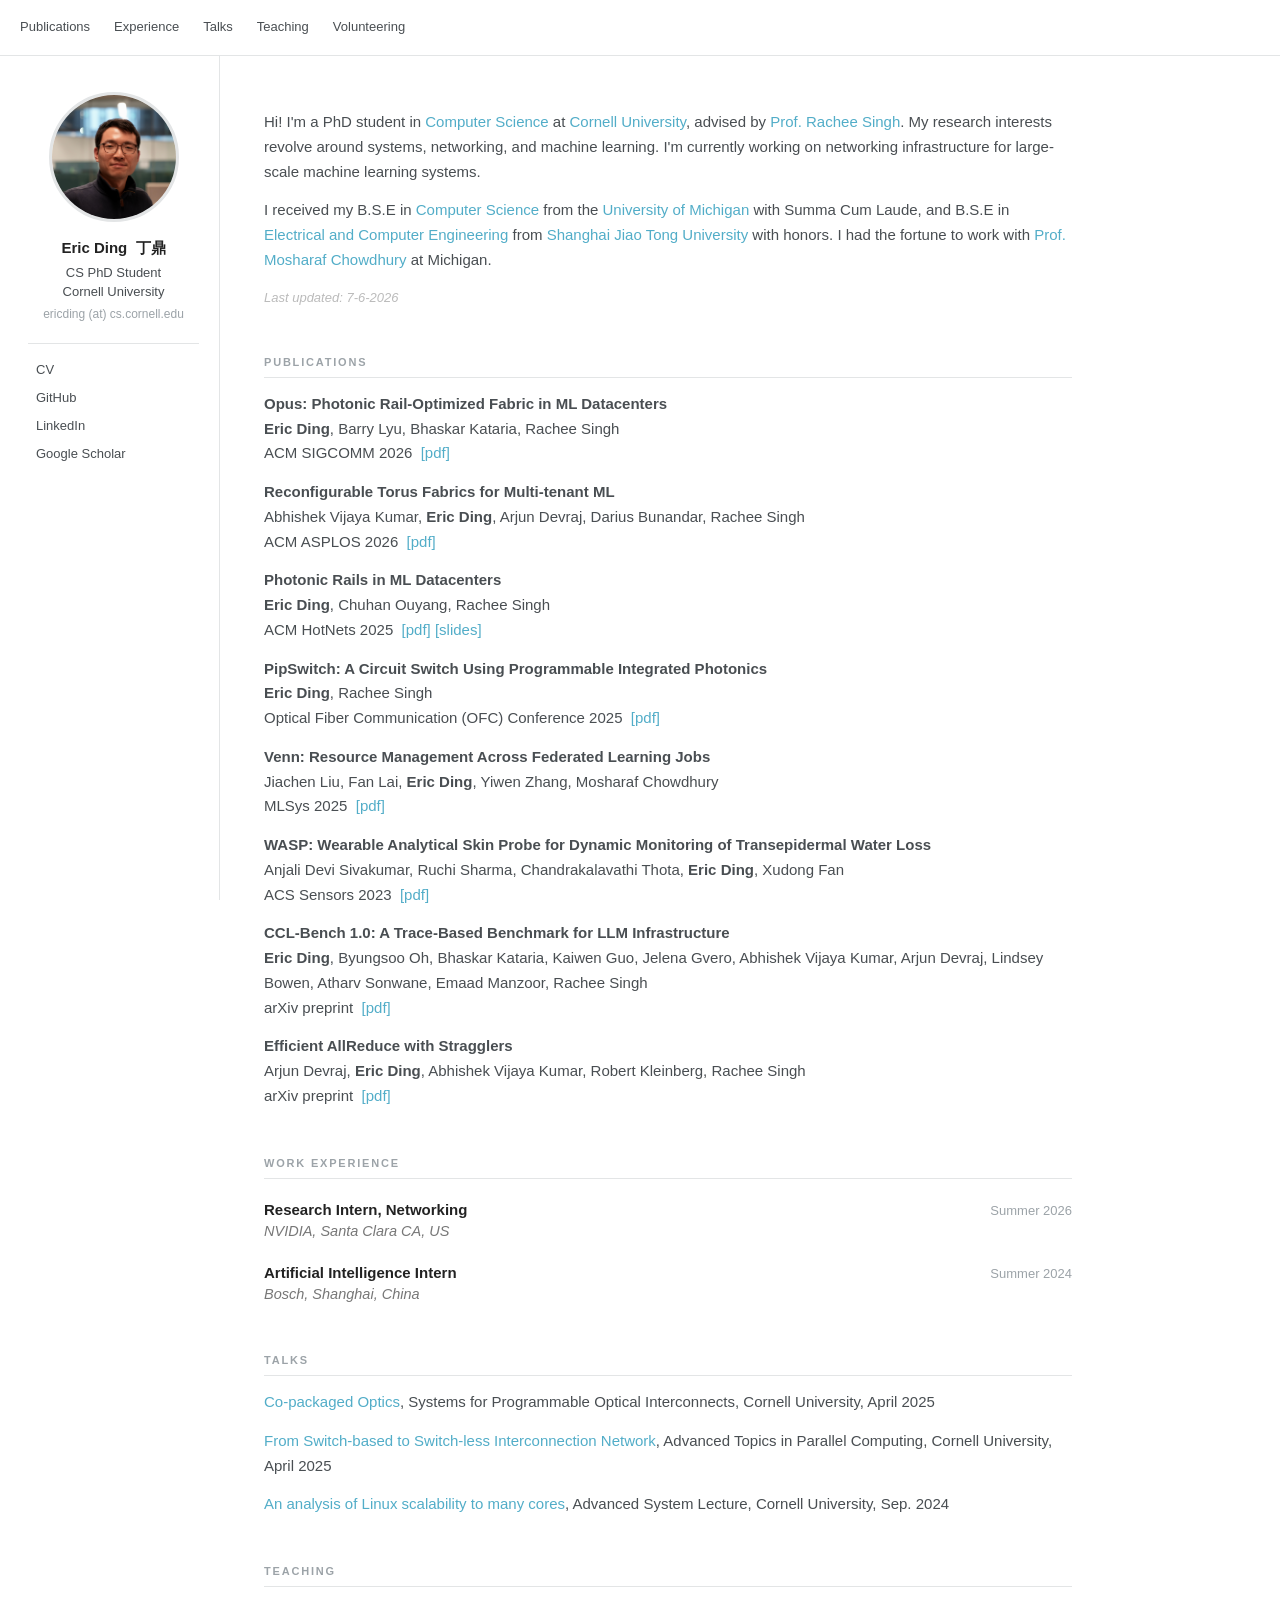
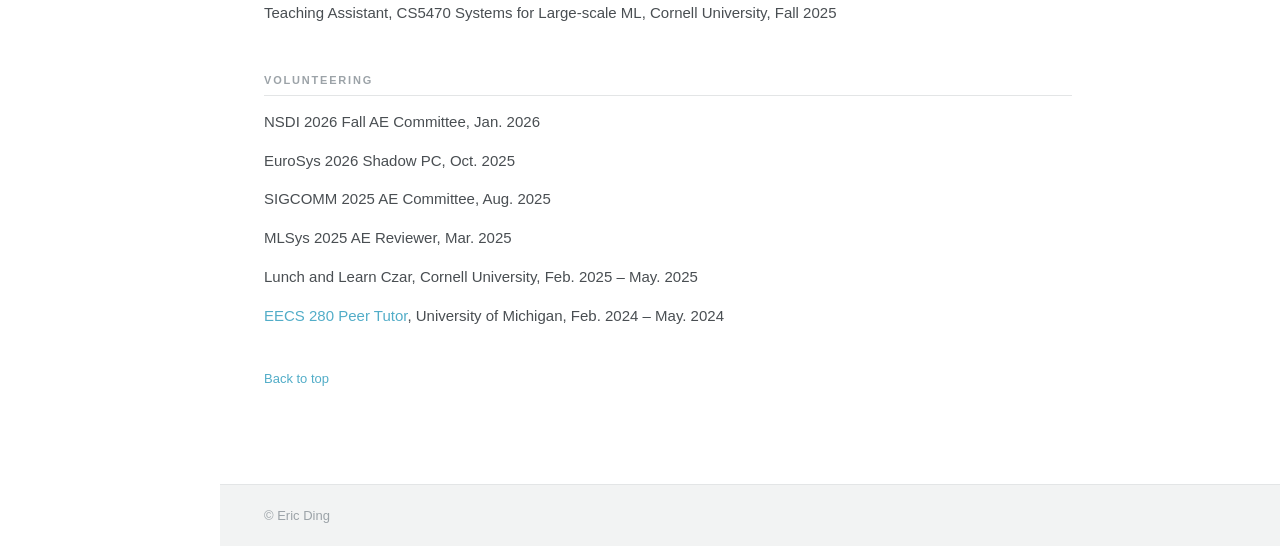
==== index.html @ cd73ee2c "Update paper links" ====
<!DOCTYPE html>
<html lang="en-US" id="top">
  <head>
    <meta charset="utf-8" />
    <meta name="author" content="Eric Ding">
    <meta name="description" content="Eric Ding's academic website" />
    <meta name="viewport" content="width=device-width, initial-scale=1">
    <link href="styles/style.css" rel="stylesheet" />
    <title>Eric Ding</title>
  </head>
  <body>

    <header class="masthead">
      <div class="masthead__inner">
        <nav class="masthead__menu">
          <a class="masthead-nav" href="#publication">Publications</a>
          <a class="masthead-nav" href="#experience">Experience</a>
          <a class="masthead-nav" href="#Talk">Talks</a>
          <a class="masthead-nav" href="#teaching">Teaching</a>
          <a class="masthead-nav" href="#volunteering">Volunteering</a>
        </nav>
      </div>
    </header>

    <div class="page-wrapper">

      <aside class="sidebar">
        <img src="images/selfie.jpg" class="author__avatar" alt="Eric Ding">
        <h3 class="author__name">Eric Ding &nbsp;丁鼎</h3>
        <p class="author__title">CS PhD Student<br>Cornell University</p>
        <p class="author__email">ericding (at) cs.cornell.edu</p>
        <nav class="author__links">
          <a href="file/CV/Ding_CV.pdf">CV</a>
          <a href="https://github.com/EricDinging">GitHub</a>
          <a href="https://www.linkedin.com/in/ding-ding-674589248/">LinkedIn</a>
          <a href="https://scholar.google.com/citations?user=7I2Xd0UAAAAJ&hl=en">Google Scholar</a>
        </nav>
      </aside>

      <main>

        <p>
          Hi! I'm a PhD student in <a href="https://www.cs.cornell.edu/" class="para">Computer Science</a> at <a href="https://www.cornell.edu/" class="para">Cornell University</a>, advised by <a href="https://www.racheesingh.com/" class="para">Prof. Rachee Singh</a>. My research interests revolve around systems, networking, and machine learning. I'm currently working on networking infrastructure for large-scale machine learning systems.
        </p>
        <p>
          I received my B.S.E in <a href="https://cse.engin.umich.edu/" class="para">Computer Science</a> from the <a href="https://umich.edu/" class="para">University of Michigan</a> with Summa Cum Laude, and B.S.E in <a href="https://www.ji.sjtu.edu.cn/academics/undergraduate-program/degrees-programs/electrical-and-computer-engineering/" class="para">Electrical and Computer Engineering</a> from <a href="https://en.sjtu.edu.cn/" class="para">Shanghai Jiao Tong University</a> with honors. I had the fortune to work with <a href="https://www.mosharaf.com/" class="para">Prof. Mosharaf Chowdhury</a> at Michigan.
        </p>

        <p style="font-size: 13px; color: #bbb; margin-top: 6px;"><i>Last updated: 7-6-2026</i></p>

        <h2 id="publication">Publications</h2>

        <p><b>Opus: Photonic Rail-Optimized Fabric in ML Datacenters</b>
          <br><strong>Eric Ding</strong>, Barry Lyu, Bhaskar Kataria, Rachee Singh
          <br>ACM SIGCOMM 2026 &nbsp;<a href="https://arxiv.org/pdf/2602.12521" class="para">[pdf]</a>
        </p>

        <p><b>Reconfigurable Torus Fabrics for Multi-tenant ML</b>
          <br>Abhishek Vijaya Kumar, <strong>Eric Ding</strong>, Arjun Devraj, Darius Bunandar, Rachee Singh
          <br>ACM ASPLOS 2026 &nbsp;<a href="https://dl.acm.org/doi/10.1145/3779212.3790238" class="para">[pdf]</a>
        </p>

        <p><b>Photonic Rails in ML Datacenters</b>
          <br><strong>Eric Ding</strong>, Chuhan Ouyang, Rachee Singh
          <br>ACM HotNets 2025 &nbsp;<a href="https://conferences.sigcomm.org/hotnets/2025/papers/hotnets25-final290.pdf" class="para">[pdf]</a> <a href="./file/hotnets-opus.pdf" class="para">[slides]</a>
        </p>

        <p><b>PipSwitch: A Circuit Switch Using Programmable Integrated Photonics</b>
          <br><strong>Eric Ding</strong>, Rachee Singh
          <br>Optical Fiber Communication (OFC) Conference 2025 &nbsp;<a href="https://arxiv.org/pdf/2501.18136" class="para">[pdf]</a>
        </p>

        <p><b>Venn: Resource Management Across Federated Learning Jobs</b>
          <br>Jiachen Liu, Fan Lai, <strong>Eric Ding</strong>, Yiwen Zhang, Mosharaf Chowdhury
          <br>MLSys 2025 &nbsp;<a href="https://arxiv.org/pdf/2312.08298" class="para">[pdf]</a>
        </p>

        <p><b>WASP: Wearable Analytical Skin Probe for Dynamic Monitoring of Transepidermal Water Loss</b>
          <br>Anjali Devi Sivakumar, Ruchi Sharma, Chandrakalavathi Thota, <strong>Eric Ding</strong>, Xudong Fan
          <br>ACS Sensors 2023 &nbsp;<a href="https://pubs.acs.org/doi/10.1021/acssensors.3c01936" class="para">[pdf]</a>
        </p>

        <p><b>CCL-Bench 1.0: A Trace-Based Benchmark for LLM Infrastructure</b>
          <br><strong>Eric Ding</strong>, Byungsoo Oh, Bhaskar Kataria, Kaiwen Guo, Jelena Gvero,
          Abhishek Vijaya Kumar, Arjun Devraj, Lindsey Bowen, Atharv Sonwane, Emaad Manzoor, Rachee Singh
          <br>arXiv preprint &nbsp;<a href="https://arxiv.org/pdf/2605.06544" class="para">[pdf]</a>
        </p>

        <p><b>Efficient AllReduce with Stragglers</b>
          <br>Arjun Devraj, <strong>Eric Ding</strong>, Abhishek Vijaya Kumar, Robert Kleinberg, Rachee Singh
          <br>arXiv preprint &nbsp;<a href="https://arxiv.org/pdf/2505.23523" class="para">[pdf]</a>
        </p>

        <h2 id="experience">Work Experience</h2>

        <div class="experience-item">
          <div class="experience-header">
            <span class="experience-title">Research Intern, Networking</span>
            <span class="experience-date">Summer 2026</span>
          </div>
          <p class="experience-org">NVIDIA, Santa Clara CA, US</p>
          <!-- <p class="experience-desc">[Description of work and contributions.]</p> -->
        </div>
        <div class="experience-item">
          <div class="experience-header">
            <span class="experience-title">Artificial Intelligence Intern</span>
            <span class="experience-date">Summer 2024</span>
          </div>
          <p class="experience-org">Bosch, Shanghai, China</p>
          <!-- <p class="experience-desc">[Description of work and contributions.]</p> -->
        </div>

        

        <h2 id="Talk">Talks</h2>

        <p><a href="./file/co-packaged_optics.pdf" class="para">Co-packaged Optics</a>, Systems for Programmable Optical Interconnects, Cornell University, April 2025</p>
        <p><a href="./file/dragonfly_on_wafers.pdf" class="para">From Switch-based to Switch-less Interconnection Network</a>, Advanced Topics in Parallel Computing, Cornell University, April 2025</p>
        <p><a href="https://www.cs.cornell.edu/courses/cs6410/2024fa/schedule/slides/10-manycores.pdf" class="para">An analysis of Linux scalability to many cores</a>, Advanced System Lecture, Cornell University, Sep. 2024</p>

        <h2 id="teaching">Teaching</h2>

        <p>Teaching Assistant, CS5470 Systems for Large-scale ML, Cornell University, Fall 2025</p>

        <h2 id="volunteering">Volunteering</h2>

        <p>NSDI 2026 Fall AE Committee, Jan. 2026</p>
        <p>EuroSys 2026 Shadow PC, Oct. 2025</p>
        <p>SIGCOMM 2025 AE Committee, Aug. 2025</p>
        <p>MLSys 2025 AE Reviewer, Mar. 2025</p>
        <p>Lunch and Learn Czar, Cornell University, Feb. 2025 &ndash; May. 2025</p>
        <p><a href="https://sites.google.com/umich.edu/renewcs/meet-the-mentors/eric-ding" class="para">EECS 280 Peer Tutor</a>, University of Michigan, Feb. 2024 &ndash; May. 2024</p>

        <p style="margin-top: 40px; font-size: 13px;">
          <a href="#top" class="para">Back to top</a>
        </p>

        <script type="text/javascript" id="clustrmaps" src="//cdn.clustrmaps.com/map_v2.js?cl=ffffff&w=200&t=n&d=eUr1kOaB5S73v5u2C01TWRRDhhNl5nnZb94i7mWd-c8&co=bababa&cmo=9e9c9c&cmn=316331&ct=808080"></script>

      </main>
    </div>

    <footer>
      <p>&copy; Eric Ding</p>
    </footer>

  </body>
</html>
---- styles/style.css ----
*, *::before, *::after { box-sizing: border-box; }

:root {
  --base:         #2f7f93;
  --bg:           #fff;
  --footer-bg:    #f2f3f3;
  --border:       #e3e5e6;
  --link:         #52adc8;
  --link-hover:   #235f6e;
  --text:         #494e52;
  --text-light:   #9ca3a8;
  --masthead-h:   56px;
  --sidebar-w:    220px;
}

html {
  font-size: 16px;
  font-family: -apple-system, BlinkMacSystemFont, "Roboto", "Segoe UI",
               "Helvetica Neue", Arial, sans-serif;
  background: var(--bg);
  color: var(--text);
  -webkit-font-smoothing: antialiased;
  -moz-osx-font-smoothing: grayscale;
}

body {
  margin: 0;
  padding: 0;
}

/* ── Masthead ─────────────────────────────── */
.masthead {
  position: fixed;
  top: 0; left: 0; right: 0;
  height: var(--masthead-h);
  background: var(--bg);
  border-bottom: 1px solid var(--border);
  z-index: 100;
}

.masthead__inner {
  max-width: 1280px;
  margin: 0 auto;
  height: 100%;
  display: flex;
  align-items: center;
  padding: 0 20px;
}

.masthead__menu {
  display: flex;
  align-items: center;
  flex-wrap: wrap;
}

a.masthead-nav {
  font-size: 13px;
  font-weight: 500;
  color: var(--text);
  text-decoration: none;
  padding: 8px 12px;
  white-space: nowrap;
  border-bottom: 2px solid transparent;
  transition: color 0.15s, border-color 0.15s;
}

a.masthead-nav:first-child { padding-left: 0; }

a.masthead-nav:hover {
  color: var(--base);
  border-bottom-color: var(--base);
}

/* ── Page wrapper ─────────────────────────── */
.page-wrapper {
  max-width: 1280px;
  margin: 0 auto;
  padding-top: var(--masthead-h);
  display: flex;
  min-height: 100vh;
}

/* ── Sidebar ──────────────────────────────── */
.sidebar {
  width: var(--sidebar-w);
  flex-shrink: 0;
  padding: 36px 20px 40px 28px;
  position: sticky;
  top: var(--masthead-h);
  height: calc(100vh - var(--masthead-h));
  overflow-y: auto;
  border-right: 1px solid var(--border);
}

.author__avatar {
  display: block;
  width: 130px;
  height: 130px;
  object-fit: cover;
  border-radius: 50%;
  margin: 0 auto 16px;
  border: 3px solid var(--border);
}

.author__name {
  font-size: 15px;
  font-weight: 700;
  color: #222;
  margin: 0 0 5px;
  text-align: center;
  line-height: 1.3;
}

.author__title {
  font-size: 13px;
  color: var(--text);
  text-align: center;
  margin: 0 0 3px;
  line-height: 1.5;
}

.author__email {
  font-size: 12px;
  color: var(--text-light);
  text-align: center;
  margin: 0 0 20px;
  line-height: 1.5;
  word-break: break-all;
}

.author__links {
  display: flex;
  flex-direction: column;
  gap: 1px;
  border-top: 1px solid var(--border);
  padding-top: 12px;
  margin-top: 4px;
}

.author__links a {
  font-size: 13px;
  color: var(--text);
  text-decoration: none;
  padding: 6px 8px;
  border-radius: 3px;
  display: block;
}

.author__links a:hover {
  color: var(--link);
  background: #f4f7f8;
}

/* ── Main content ─────────────────────────── */
main {
  flex: 1;
  min-width: 0;
  padding: 40px 48px 80px 44px;
  max-width: 900px;
}

/* ── Inline links ─────────────────────────── */
a.para {
  color: var(--link);
  text-decoration: none;
  font-size: inherit;
}

a.para:hover {
  color: var(--link-hover);
  text-decoration: underline;
}

/* ── Section headings ─────────────────────── */
h2 {
  font-size: 11px;
  font-weight: 700;
  text-transform: uppercase;
  letter-spacing: 1.8px;
  color: var(--text-light);
  border-bottom: 1px solid var(--border);
  margin: 48px 0 0;
  padding: 0 0 9px;
}

h3 {
  font-size: 15px;
  font-weight: 600;
  color: var(--text);
  margin: 0;
  line-height: 1.3;
}

/* ── Body text ────────────────────────────── */
p {
  font-size: 15px;
  line-height: 1.65;
  color: var(--text);
  margin: 14px 0;
  width: 100%;
  letter-spacing: 0;
}

/* ── Work experience ──────────────────────── */
.experience-item {
  margin: 22px 0 2px;
}

.experience-header {
  display: flex;
  justify-content: space-between;
  align-items: baseline;
  flex-wrap: wrap;
  gap: 4px;
}

.experience-title {
  font-size: 15px;
  font-weight: 600;
  color: #222;
}

.experience-date {
  font-size: 13px;
  color: var(--text-light);
}

.experience-org {
  font-size: 14.5px;
  color: #777;
  font-style: italic;
  margin: 3px 0 5px;
  line-height: 1.5;
  width: 100%;
}

.experience-desc {
  font-size: 15px;
  color: var(--text);
  line-height: 1.65;
  margin: 4px 0;
  width: 100%;
}

/* ── Lists ────────────────────────────────── */
li {
  font-size: 15px;
  line-height: 1.65;
  color: var(--text);
  list-style-type: square;
}

/* ── Images (fallback) ────────────────────── */
img {
  max-width: 100%;
  display: block;
}

/* ── Footer ───────────────────────────────── */
footer {
  background: var(--footer-bg);
  border-top: 1px solid var(--border);
  margin-left: var(--sidebar-w);
  padding: 20px 44px;
}

footer p {
  font-size: 13px;
  color: var(--text-light);
  margin: 0;
}

/* ── Responsive ───────────────────────────── */
@media (max-width: 860px) {
  .sidebar { display: none; }
  main { padding: 28px 24px 60px; }
  footer { margin-left: 0; }
}

@media (max-width: 600px) {
  main { padding: 20px 16px 60px; }
}

/* ── Misc ─────────────────────────────────── */
a.email { color: var(--link); }
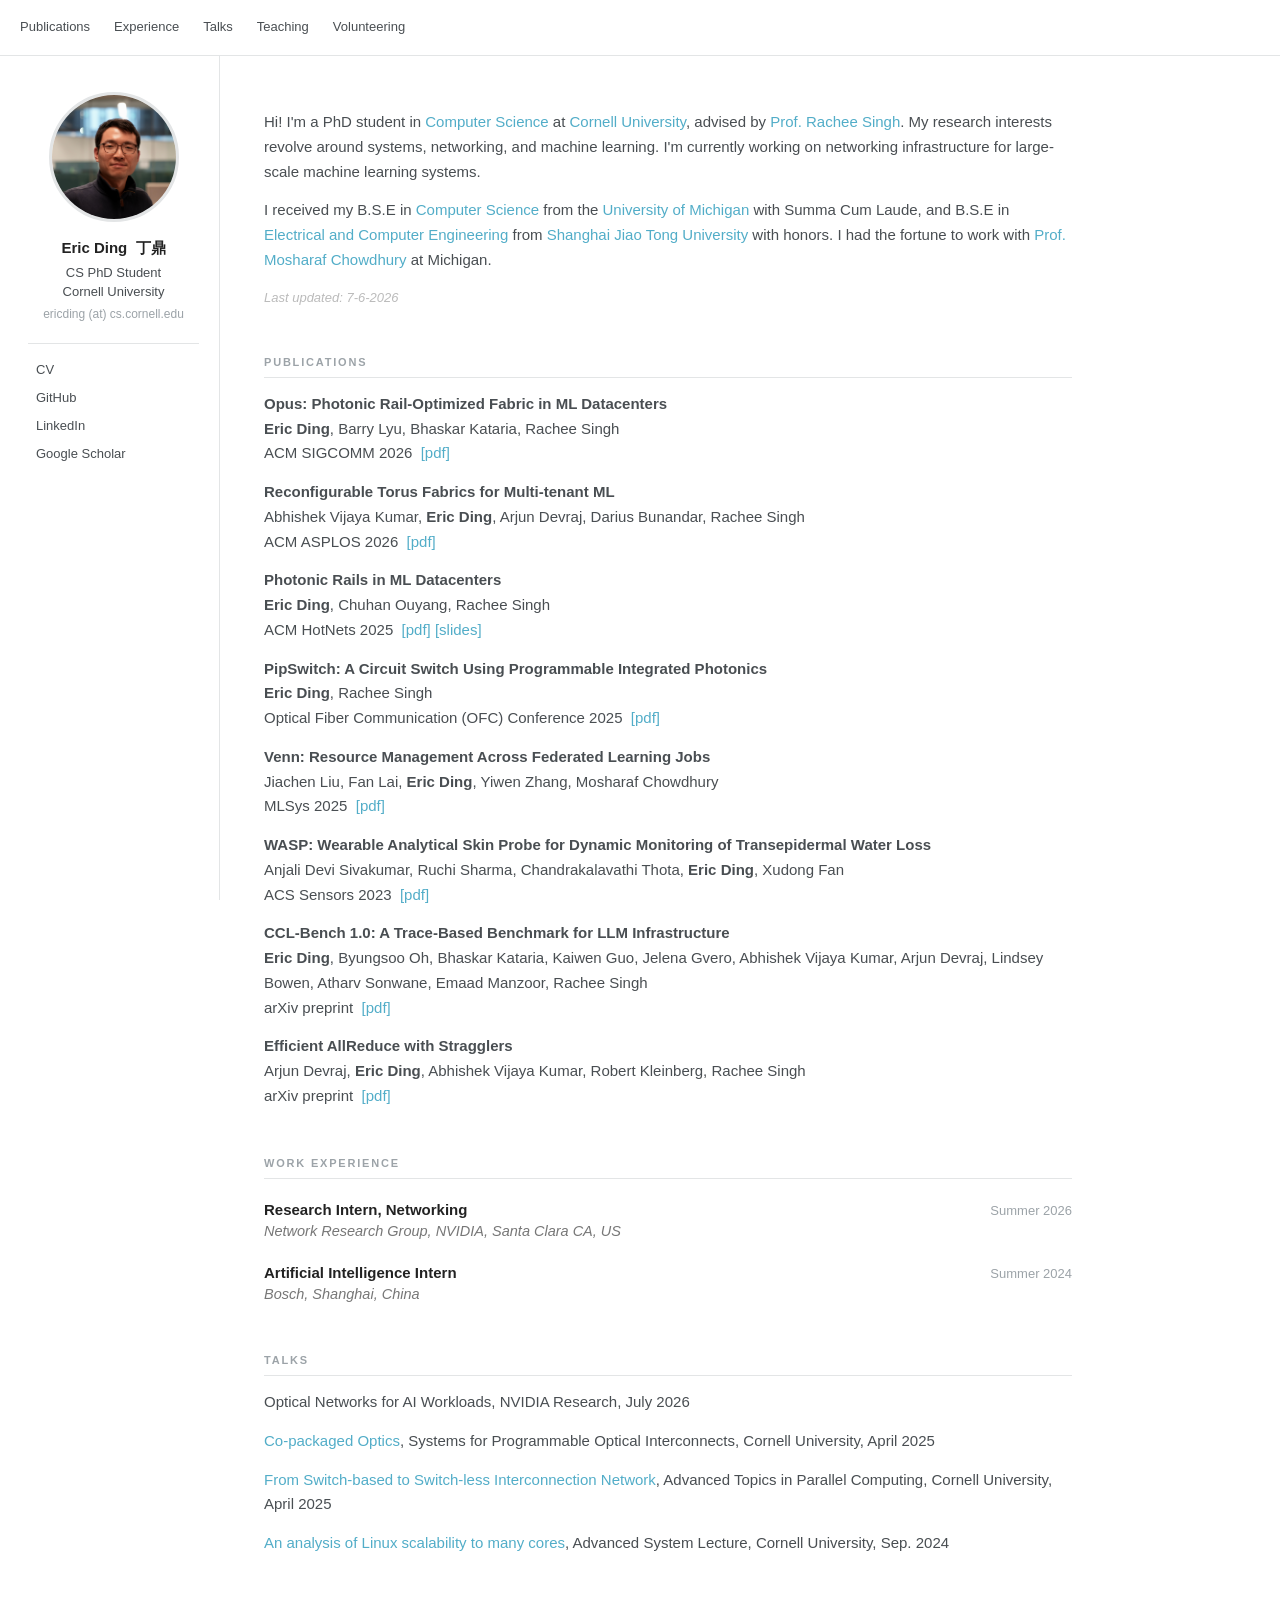
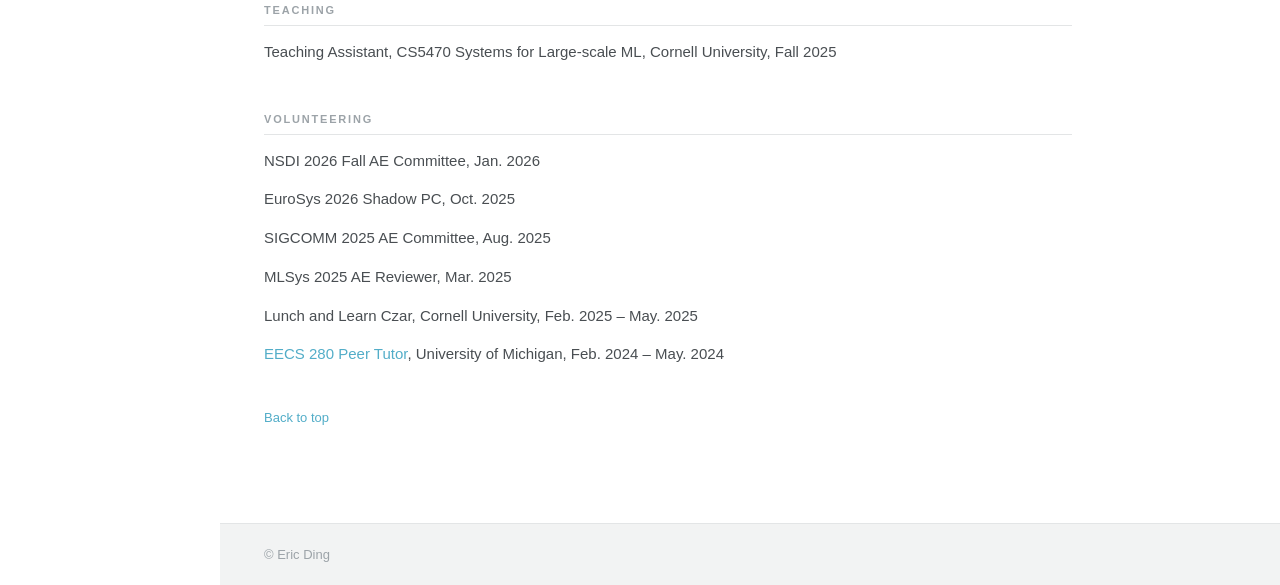
==== commit 2770e29a: "Tweak" ====
--- a/index.html
+++ b/index.html
@@ -98,7 +98,7 @@
             <span class="experience-title">Research Intern, Networking</span>
             <span class="experience-date">Summer 2026</span>
           </div>
-          <p class="experience-org">NVIDIA, Santa Clara CA, US</p>
+          <p class="experience-org">Network Research Group, NVIDIA, Santa Clara CA, US</p>
           <!-- <p class="experience-desc">[Description of work and contributions.]</p> -->
         </div>
         <div class="experience-item">
@@ -113,7 +113,7 @@
         
 
         <h2 id="Talk">Talks</h2>
-
+        <p>Optical Networks for AI Workloads, NVIDIA Research, July 2026</p>
         <p><a href="./file/co-packaged_optics.pdf" class="para">Co-packaged Optics</a>, Systems for Programmable Optical Interconnects, Cornell University, April 2025</p>
         <p><a href="./file/dragonfly_on_wafers.pdf" class="para">From Switch-based to Switch-less Interconnection Network</a>, Advanced Topics in Parallel Computing, Cornell University, April 2025</p>
         <p><a href="https://www.cs.cornell.edu/courses/cs6410/2024fa/schedule/slides/10-manycores.pdf" class="para">An analysis of Linux scalability to many cores</a>, Advanced System Lecture, Cornell University, Sep. 2024</p>
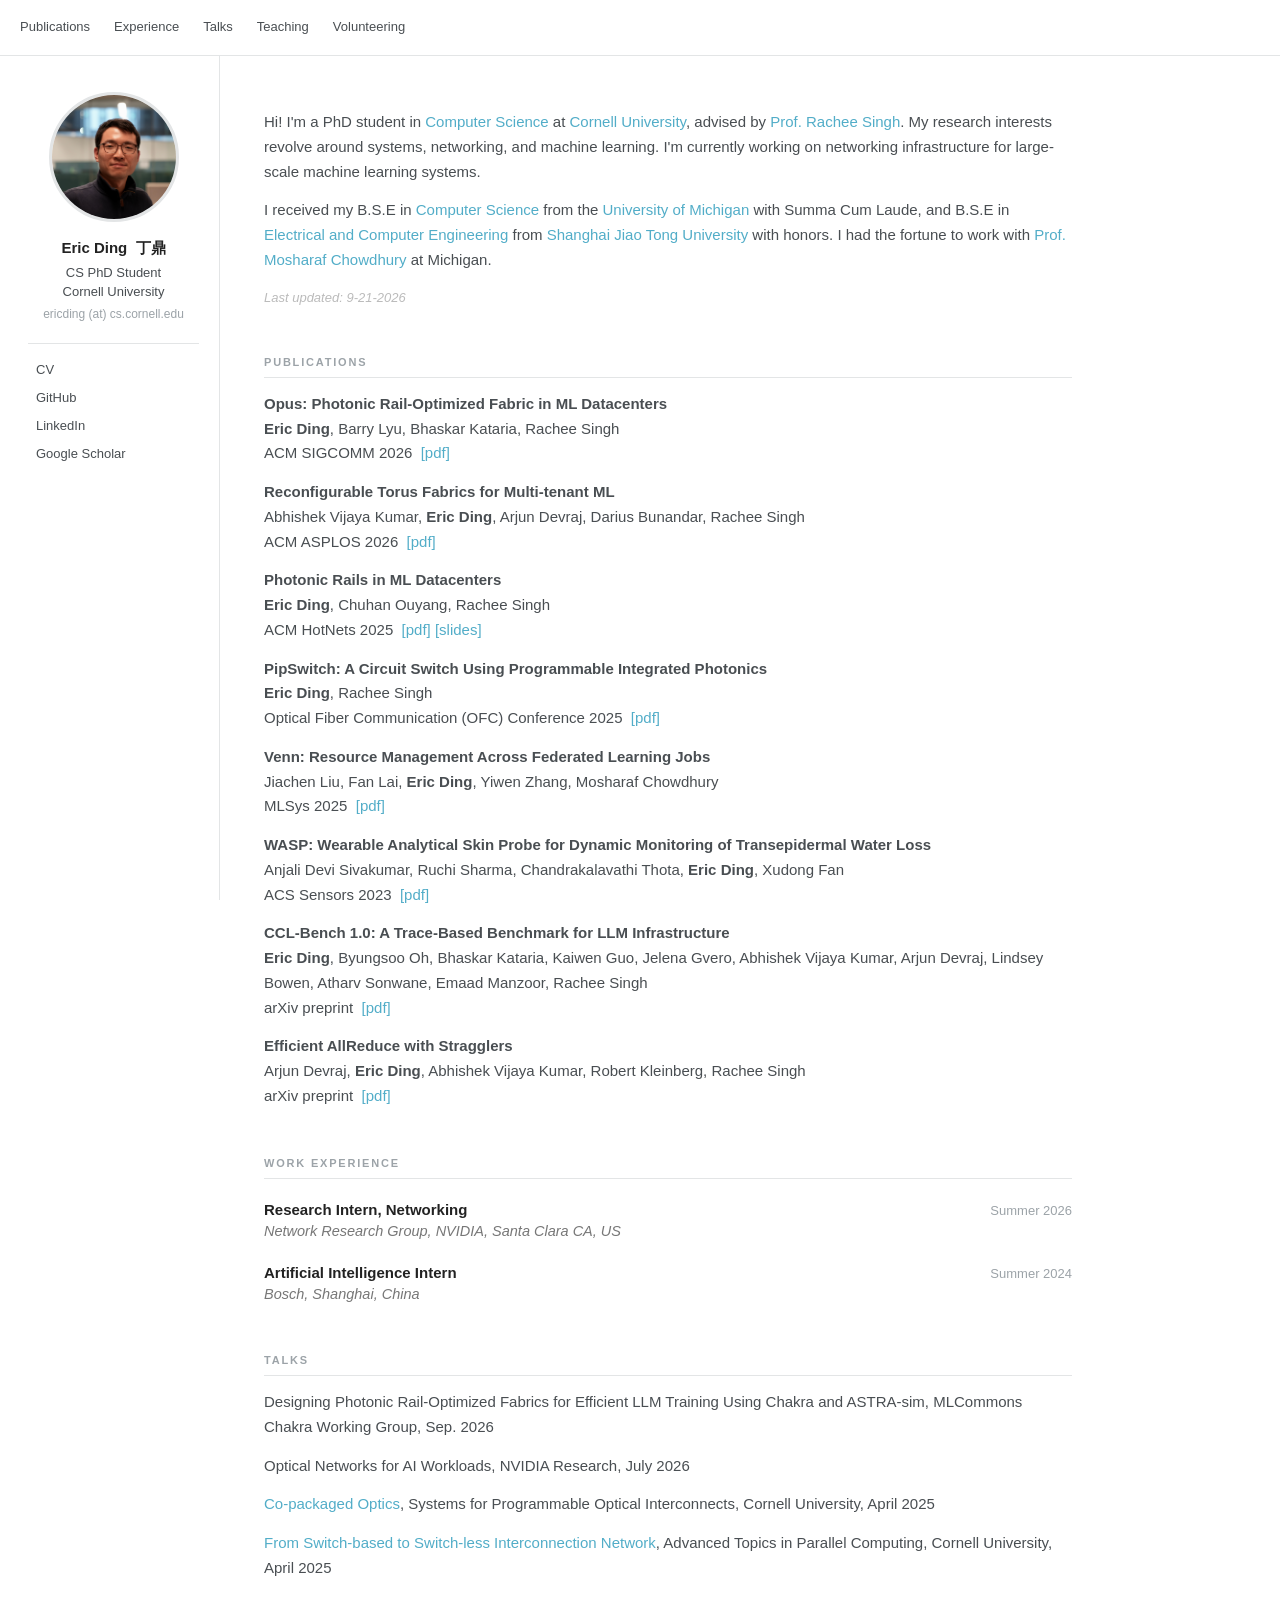
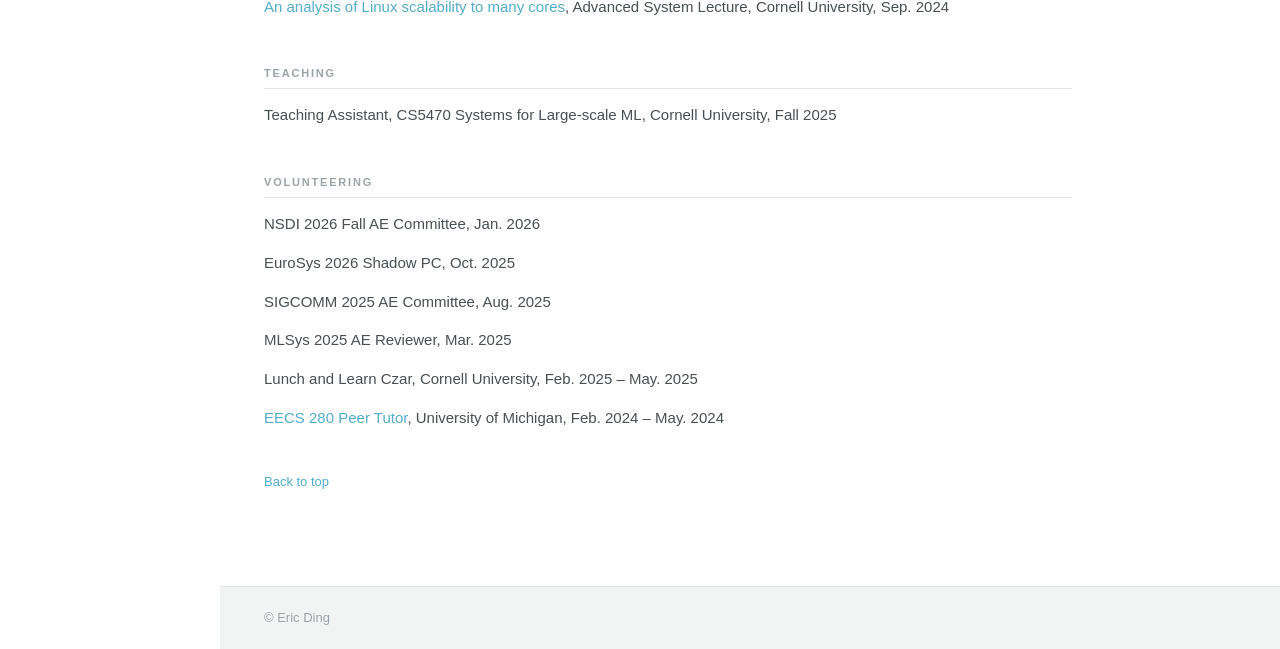
==== commit 9818d79e: "Add talk" ====
--- a/index.html
+++ b/index.html
@@ -46,13 +46,13 @@
           I received my B.S.E in <a href="https://cse.engin.umich.edu/" class="para">Computer Science</a> from the <a href="https://umich.edu/" class="para">University of Michigan</a> with Summa Cum Laude, and B.S.E in <a href="https://www.ji.sjtu.edu.cn/academics/undergraduate-program/degrees-programs/electrical-and-computer-engineering/" class="para">Electrical and Computer Engineering</a> from <a href="https://en.sjtu.edu.cn/" class="para">Shanghai Jiao Tong University</a> with honors. I had the fortune to work with <a href="https://www.mosharaf.com/" class="para">Prof. Mosharaf Chowdhury</a> at Michigan.
         </p>
 
-        <p style="font-size: 13px; color: #bbb; margin-top: 6px;"><i>Last updated: 7-6-2026</i></p>
+        <p style="font-size: 13px; color: #bbb; margin-top: 6px;"><i>Last updated: 9-21-2026</i></p>
 
         <h2 id="publication">Publications</h2>
 
         <p><b>Opus: Photonic Rail-Optimized Fabric in ML Datacenters</b>
           <br><strong>Eric Ding</strong>, Barry Lyu, Bhaskar Kataria, Rachee Singh
-          <br>ACM SIGCOMM 2026 &nbsp;<a href="https://arxiv.org/pdf/2602.12521" class="para">[pdf]</a>
+          <br>ACM SIGCOMM 2026 &nbsp;<a href="https://dl.acm.org/doi/10.1145/3789240.3829187" class="para">[pdf]</a>
         </p>
 
         <p><b>Reconfigurable Torus Fabrics for Multi-tenant ML</b>
@@ -113,6 +113,7 @@
         
 
         <h2 id="Talk">Talks</h2>
+        <p>Designing Photonic Rail-Optimized Fabrics for Efficient LLM Training Using Chakra and ASTRA-sim, MLCommons Chakra Working Group, Sep. 2026</p>
         <p>Optical Networks for AI Workloads, NVIDIA Research, July 2026</p>
         <p><a href="./file/co-packaged_optics.pdf" class="para">Co-packaged Optics</a>, Systems for Programmable Optical Interconnects, Cornell University, April 2025</p>
         <p><a href="./file/dragonfly_on_wafers.pdf" class="para">From Switch-based to Switch-less Interconnection Network</a>, Advanced Topics in Parallel Computing, Cornell University, April 2025</p>
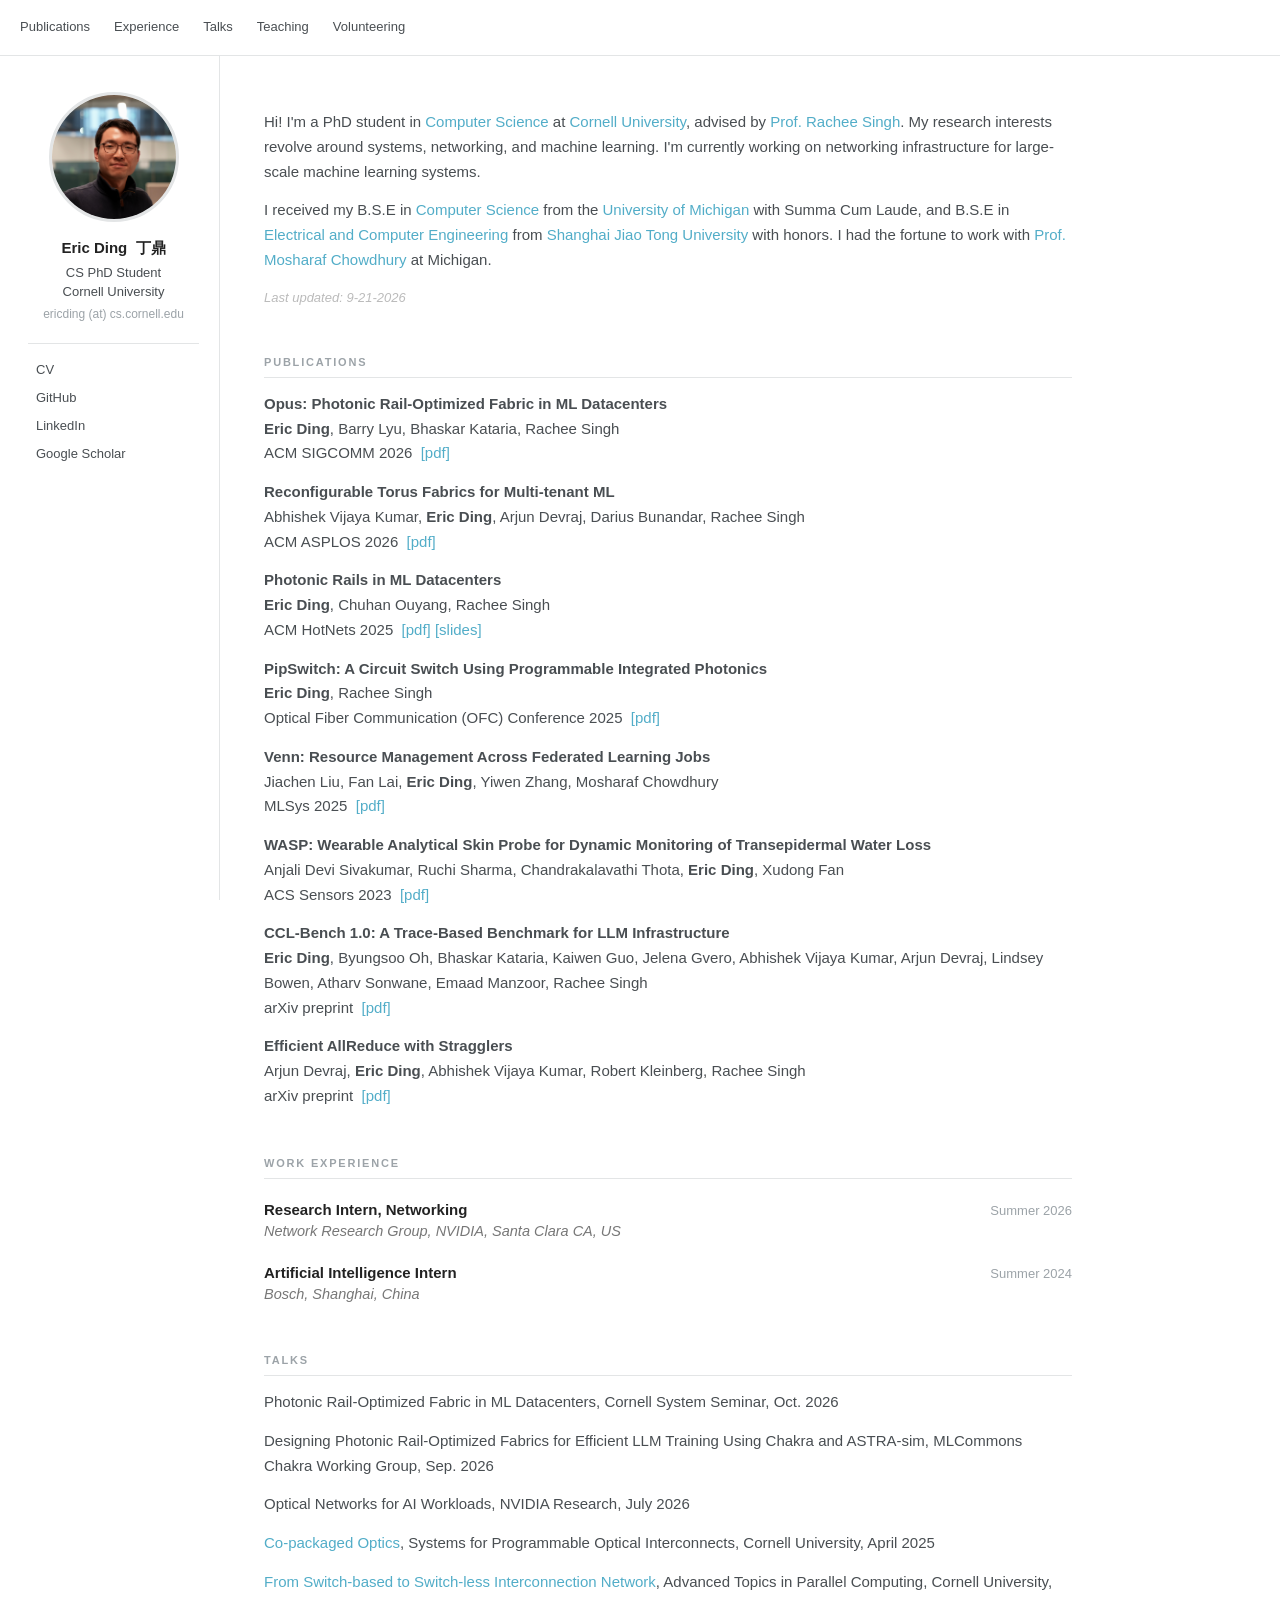
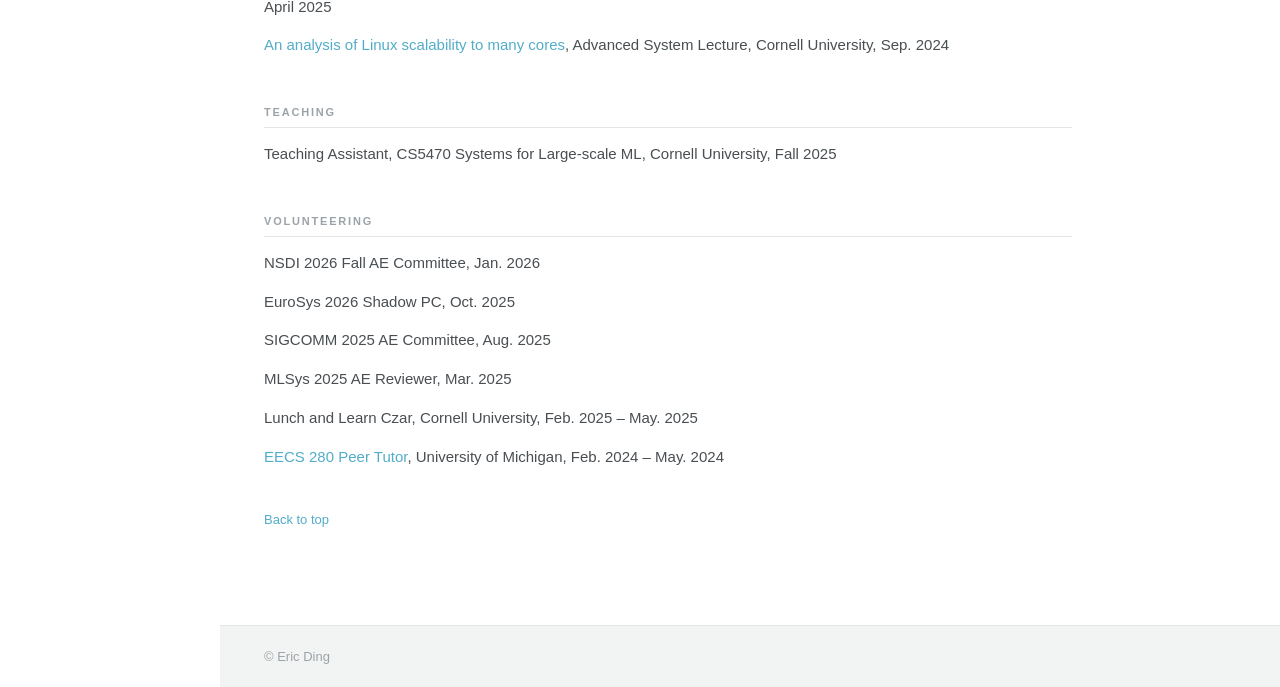
==== commit a6f171ac: "Tweak" ====
--- a/index.html
+++ b/index.html
@@ -113,6 +113,7 @@
         
 
         <h2 id="Talk">Talks</h2>
+        <p>Photonic Rail-Optimized Fabric in ML Datacenters, Cornell System Seminar, Oct. 2026</p>
         <p>Designing Photonic Rail-Optimized Fabrics for Efficient LLM Training Using Chakra and ASTRA-sim, MLCommons Chakra Working Group, Sep. 2026</p>
         <p>Optical Networks for AI Workloads, NVIDIA Research, July 2026</p>
         <p><a href="./file/co-packaged_optics.pdf" class="para">Co-packaged Optics</a>, Systems for Programmable Optical Interconnects, Cornell University, April 2025</p>
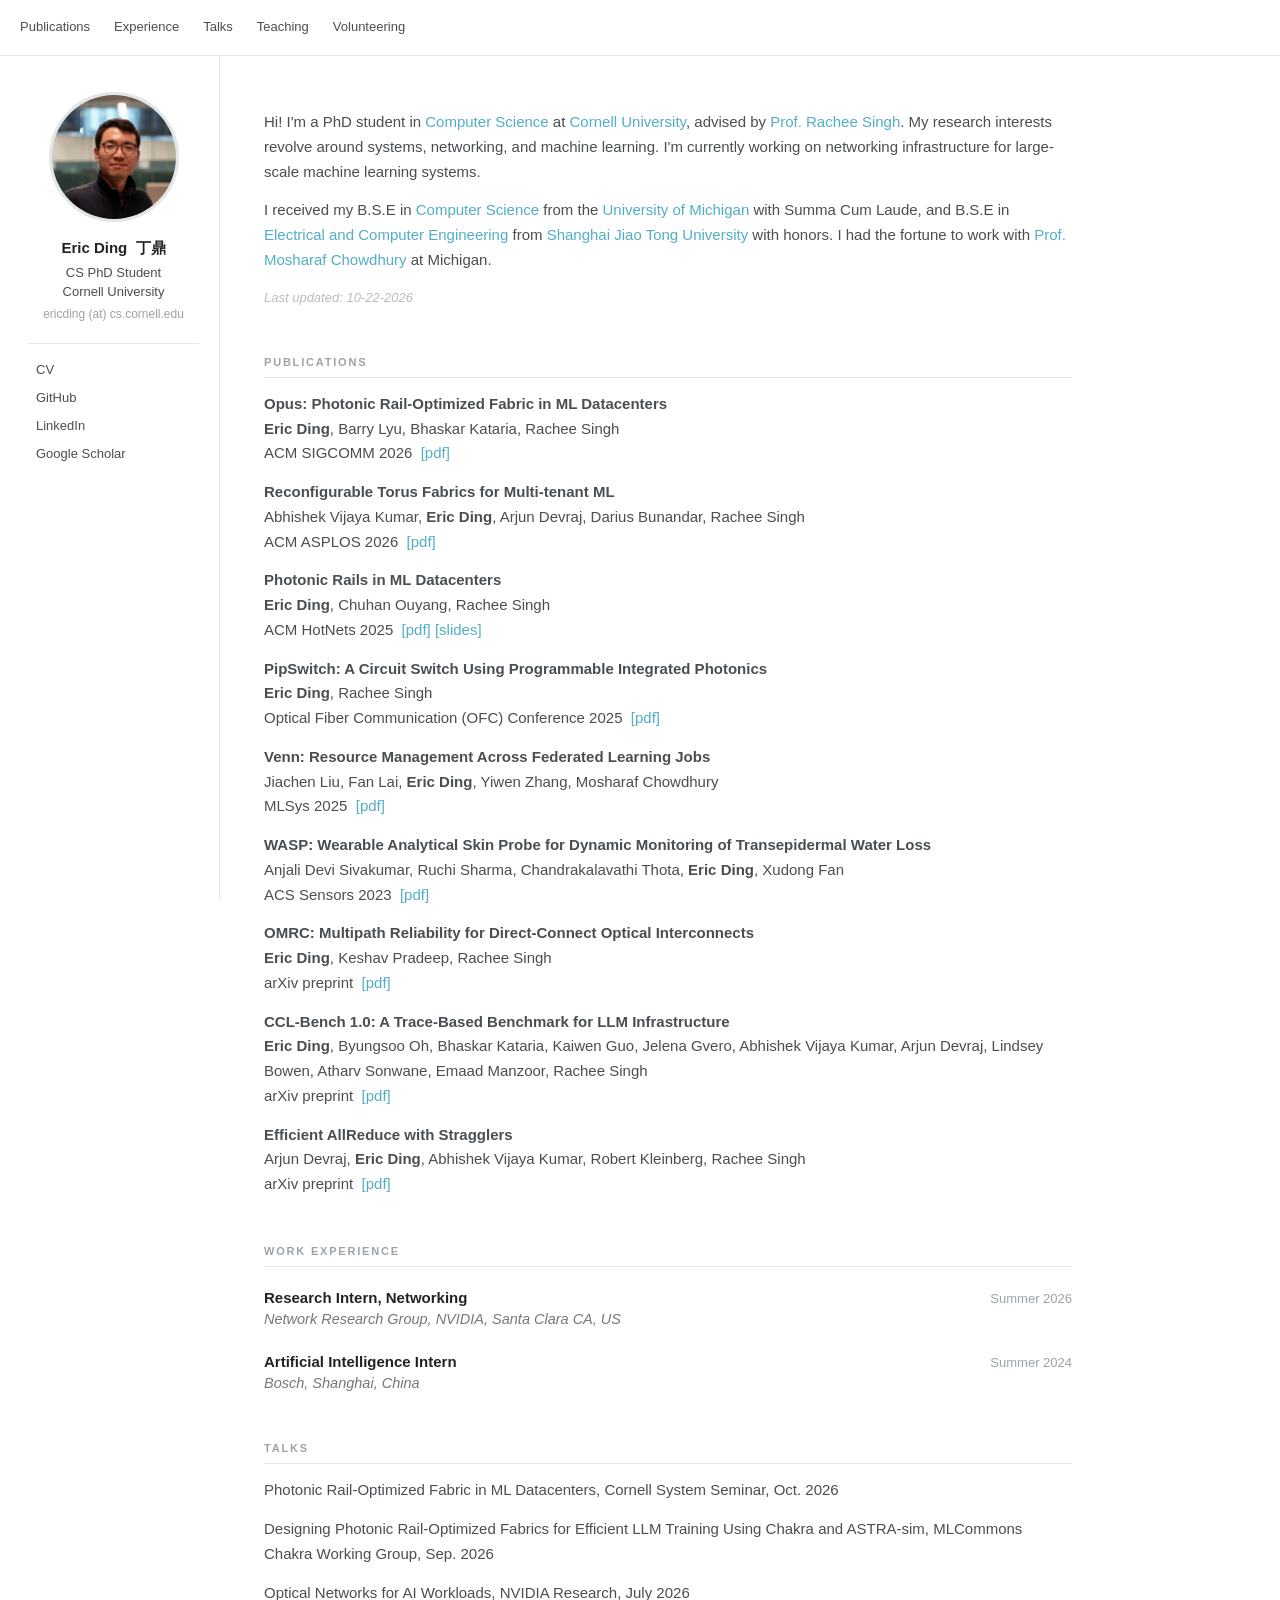
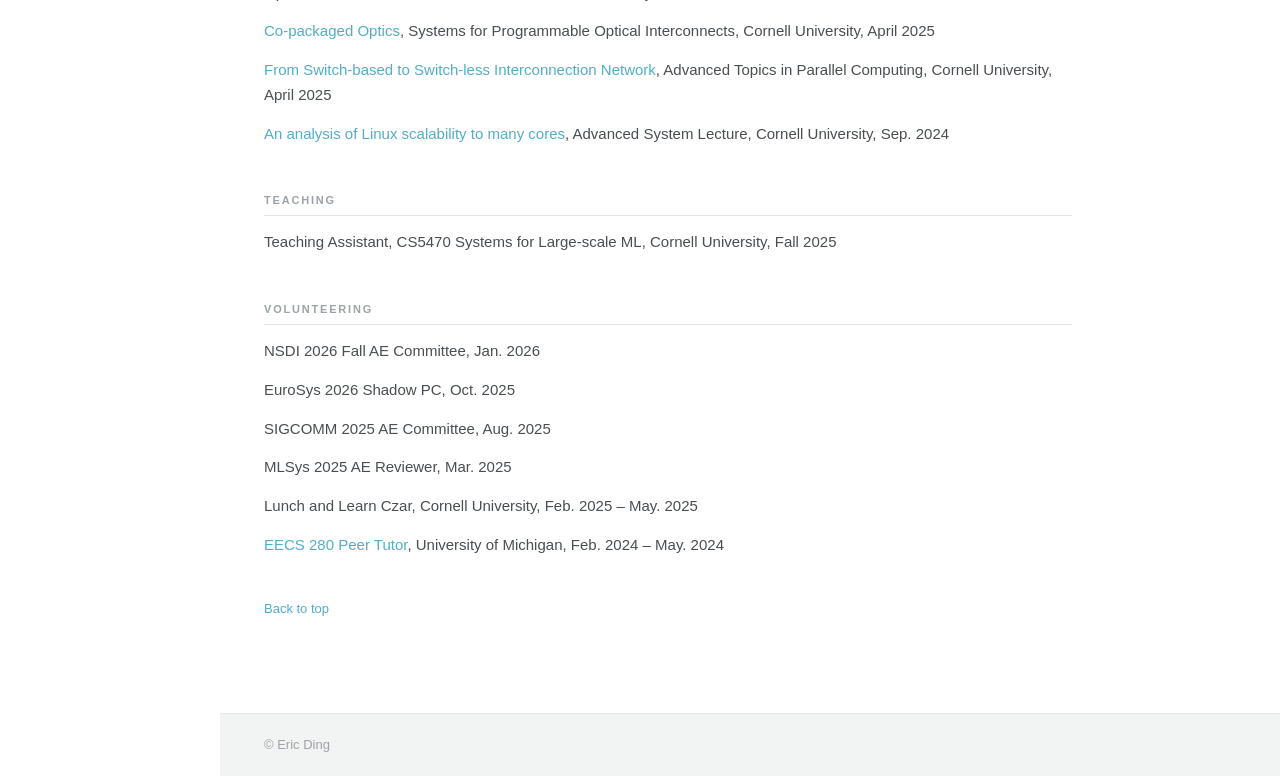
==== commit 33d16e6d: "Update paper" ====
--- a/index.html
+++ b/index.html
@@ -46,7 +46,7 @@
           I received my B.S.E in <a href="https://cse.engin.umich.edu/" class="para">Computer Science</a> from the <a href="https://umich.edu/" class="para">University of Michigan</a> with Summa Cum Laude, and B.S.E in <a href="https://www.ji.sjtu.edu.cn/academics/undergraduate-program/degrees-programs/electrical-and-computer-engineering/" class="para">Electrical and Computer Engineering</a> from <a href="https://en.sjtu.edu.cn/" class="para">Shanghai Jiao Tong University</a> with honors. I had the fortune to work with <a href="https://www.mosharaf.com/" class="para">Prof. Mosharaf Chowdhury</a> at Michigan.
         </p>
 
-        <p style="font-size: 13px; color: #bbb; margin-top: 6px;"><i>Last updated: 9-21-2026</i></p>
+        <p style="font-size: 13px; color: #bbb; margin-top: 6px;"><i>Last updated: 10-22-2026</i></p>
 
         <h2 id="publication">Publications</h2>
 
@@ -78,6 +78,11 @@
         <p><b>WASP: Wearable Analytical Skin Probe for Dynamic Monitoring of Transepidermal Water Loss</b>
           <br>Anjali Devi Sivakumar, Ruchi Sharma, Chandrakalavathi Thota, <strong>Eric Ding</strong>, Xudong Fan
           <br>ACS Sensors 2023 &nbsp;<a href="https://pubs.acs.org/doi/10.1021/acssensors.3c01936" class="para">[pdf]</a>
+        </p>
+
+        <p><b>OMRC: Multipath Reliability for Direct-Connect Optical Interconnects</b>
+          <br><strong>Eric Ding</strong>, Keshav Pradeep, Rachee Singh
+          <br>arXiv preprint &nbsp;<a href="https://arxiv.org/pdf/2610.30551" class="para">[pdf]</a>
         </p>
 
         <p><b>CCL-Bench 1.0: A Trace-Based Benchmark for LLM Infrastructure</b>
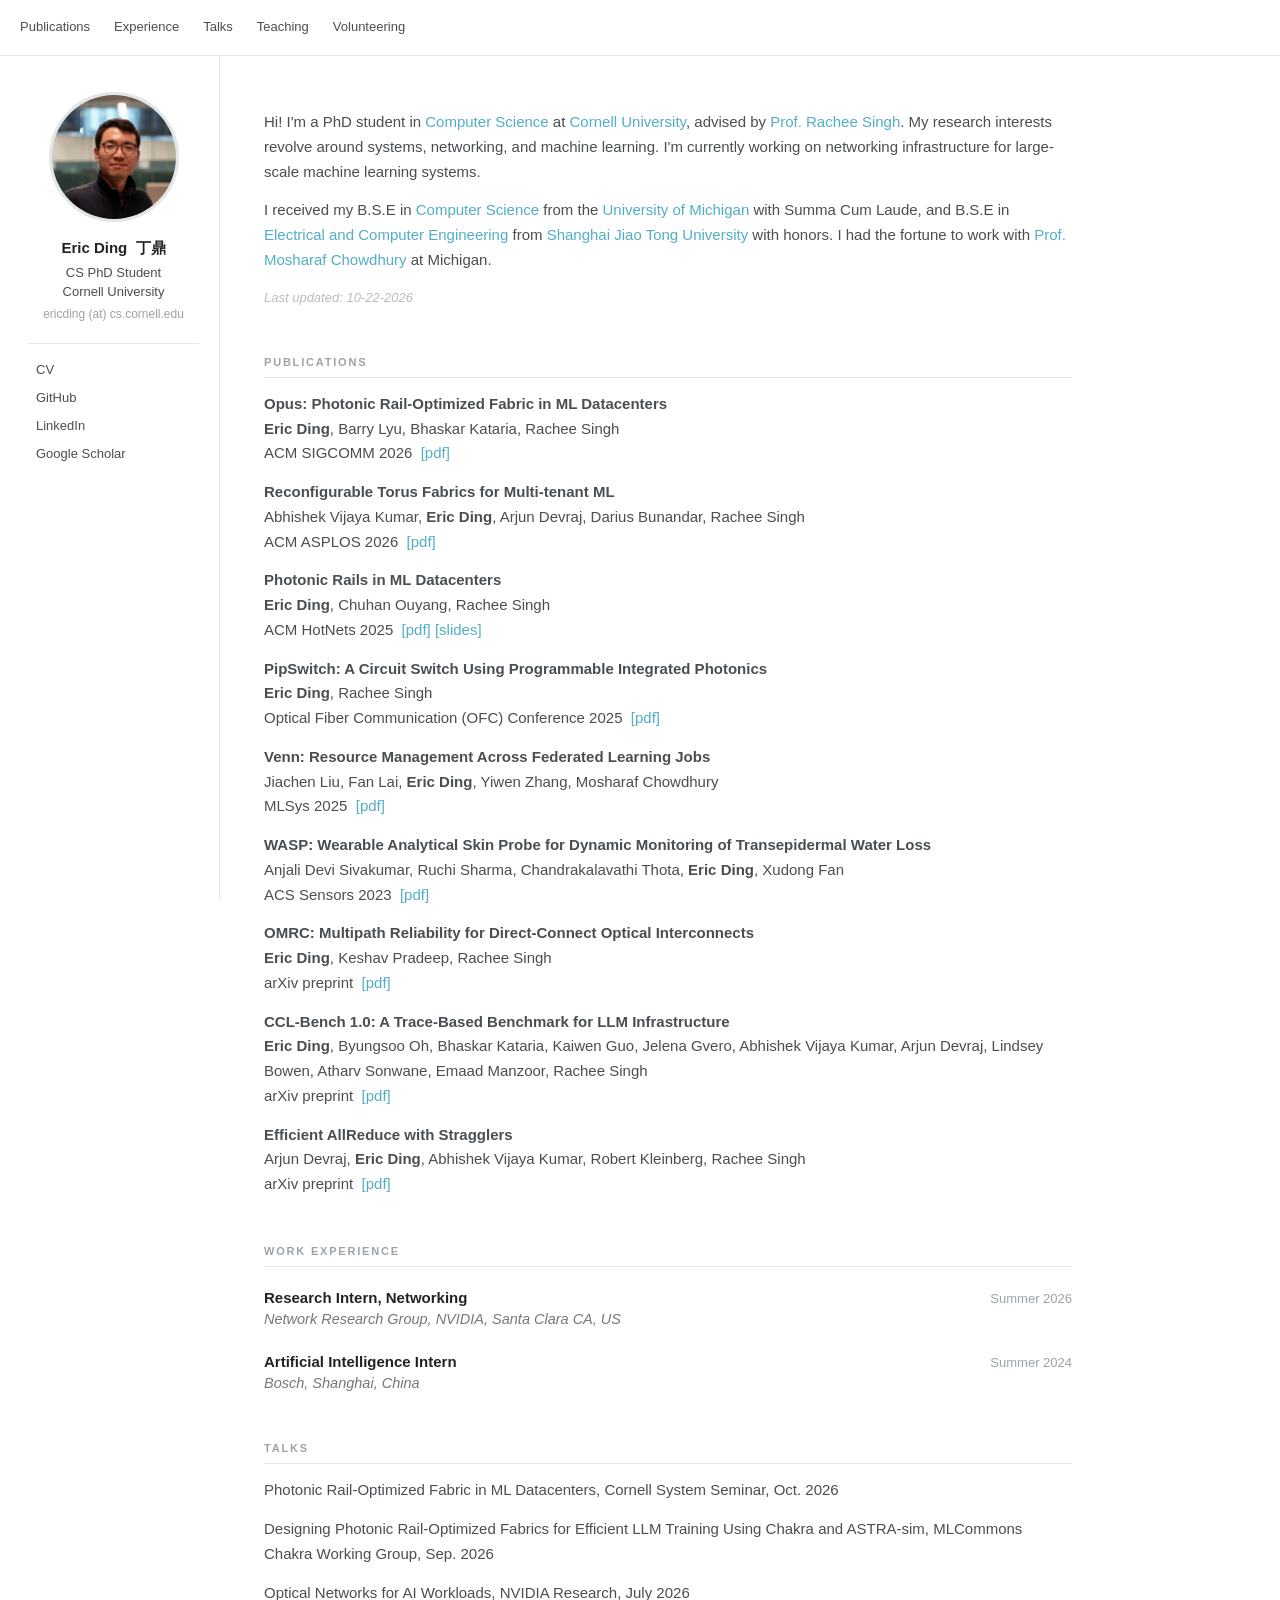
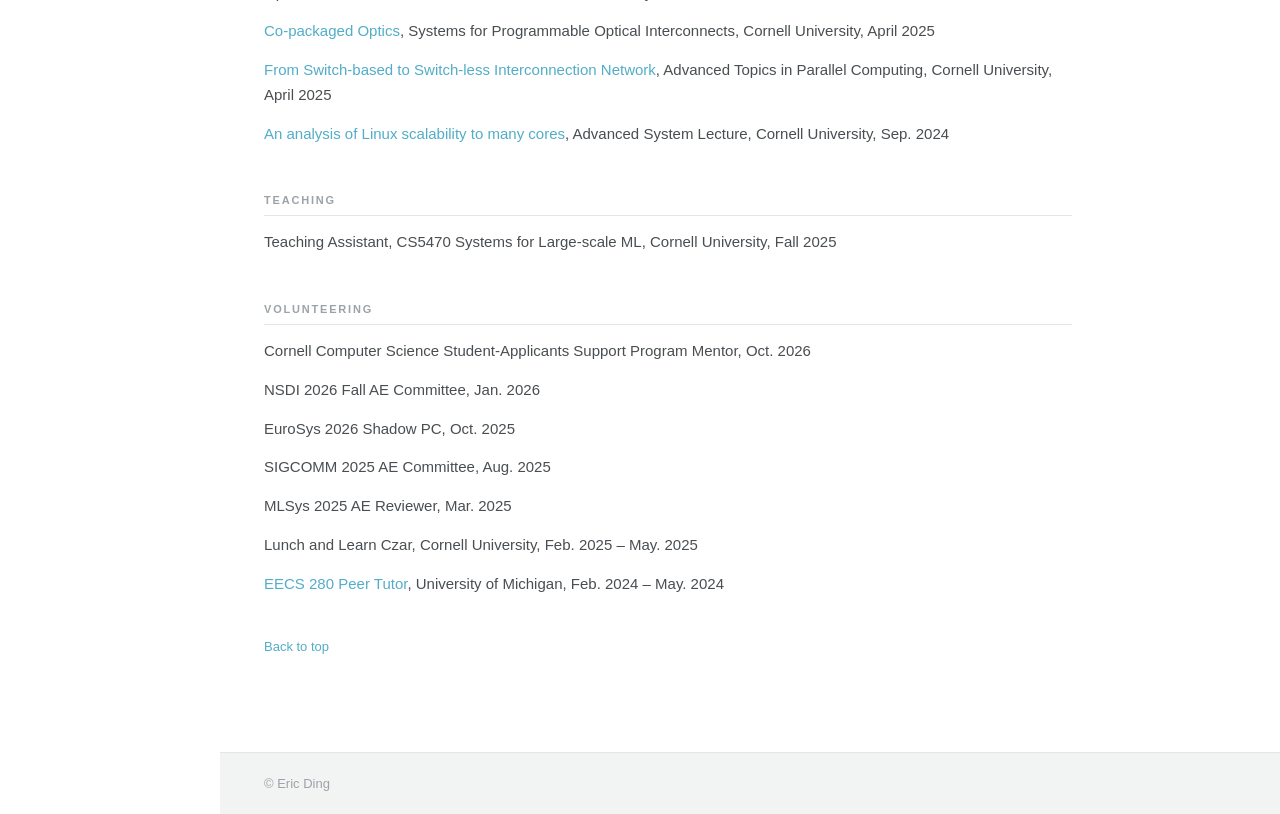
==== commit f418177b: "Tweak" ====
--- a/index.html
+++ b/index.html
@@ -130,7 +130,7 @@
         <p>Teaching Assistant, CS5470 Systems for Large-scale ML, Cornell University, Fall 2025</p>
 
         <h2 id="volunteering">Volunteering</h2>
-
+        <p>Cornell Computer Science Student-Applicants Support Program Mentor, Oct. 2026</p>
         <p>NSDI 2026 Fall AE Committee, Jan. 2026</p>
         <p>EuroSys 2026 Shadow PC, Oct. 2025</p>
         <p>SIGCOMM 2025 AE Committee, Aug. 2025</p>
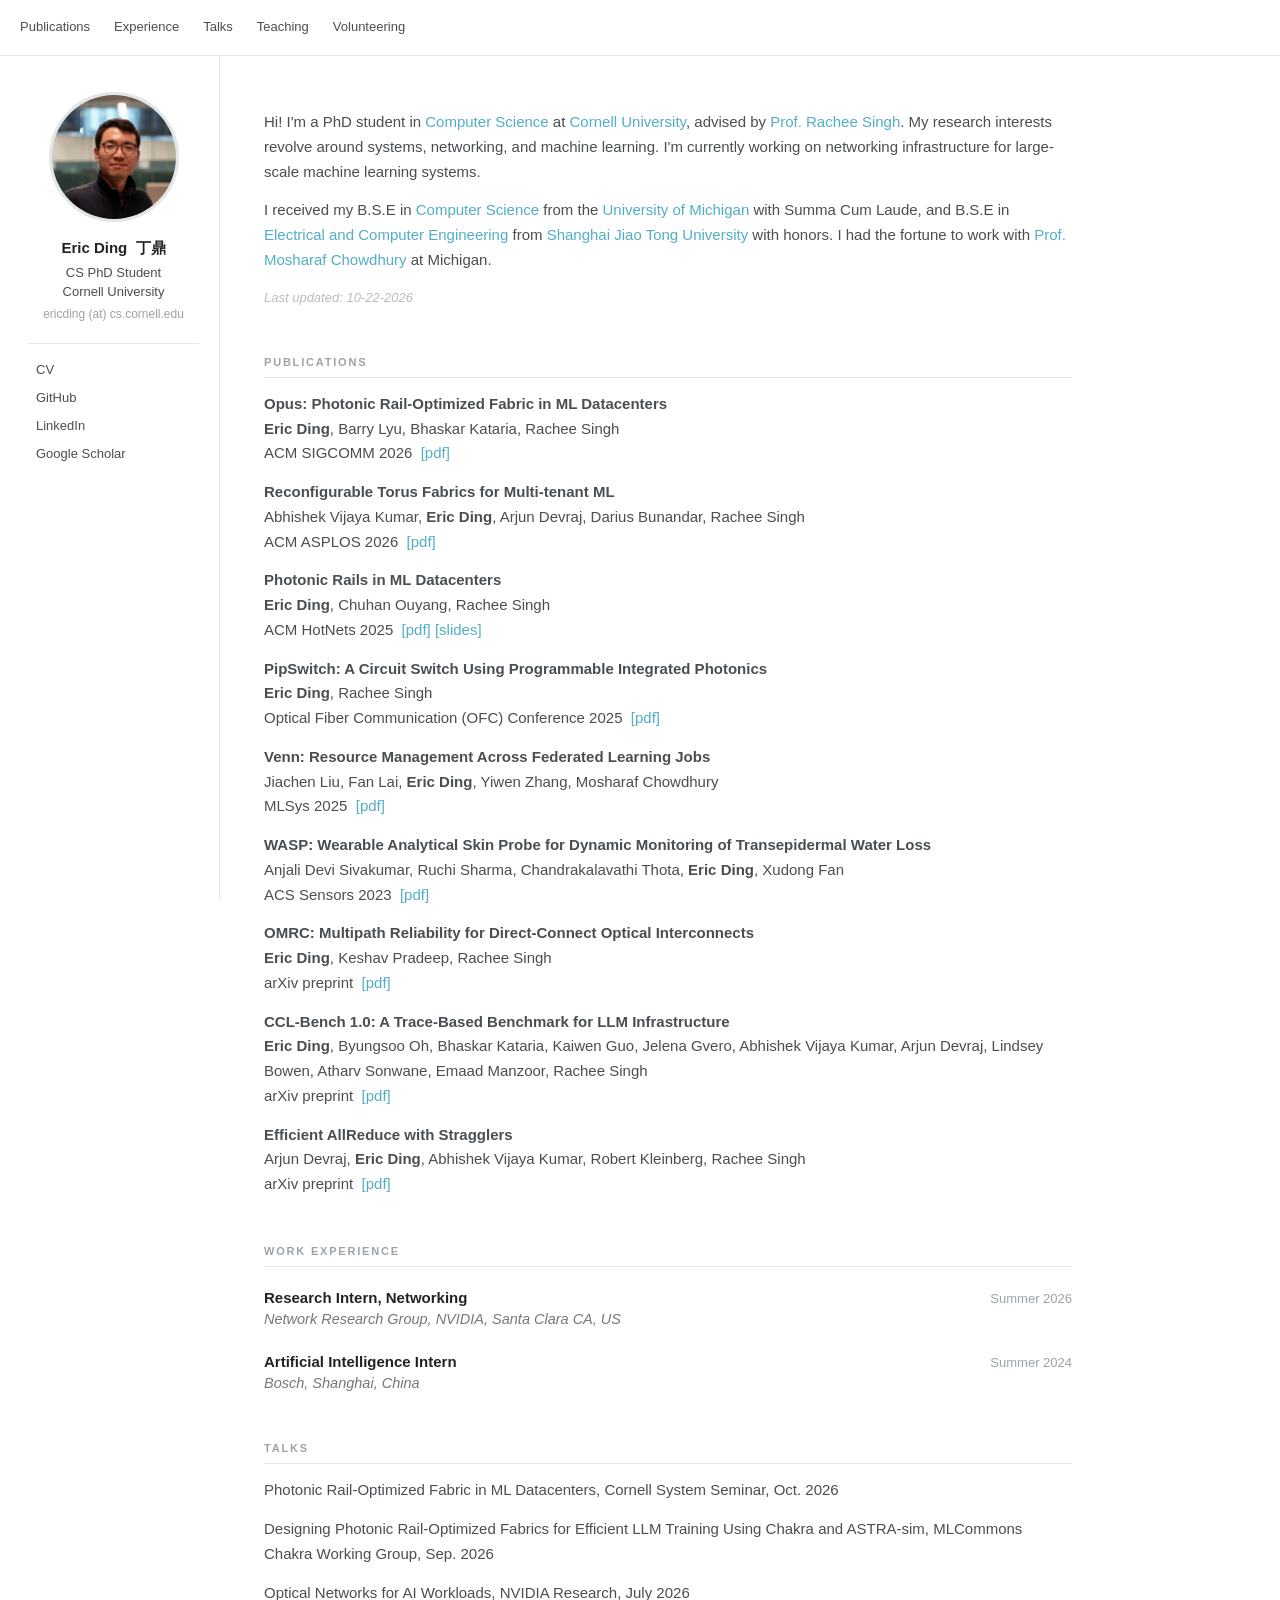
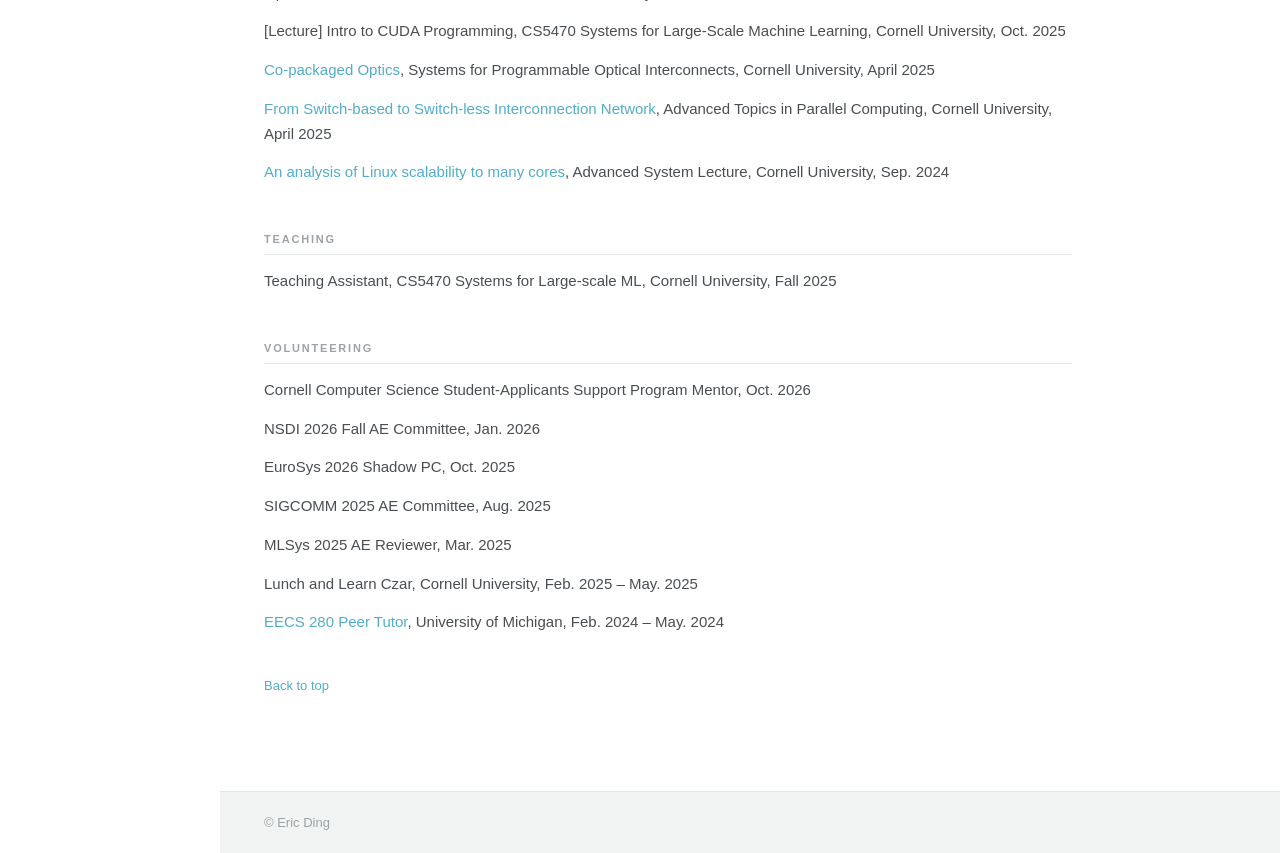
==== commit 76414039: "Tweak" ====
--- a/index.html
+++ b/index.html
@@ -121,6 +121,7 @@
         <p>Photonic Rail-Optimized Fabric in ML Datacenters, Cornell System Seminar, Oct. 2026</p>
         <p>Designing Photonic Rail-Optimized Fabrics for Efficient LLM Training Using Chakra and ASTRA-sim, MLCommons Chakra Working Group, Sep. 2026</p>
         <p>Optical Networks for AI Workloads, NVIDIA Research, July 2026</p>
+        <p>[Lecture] Intro to CUDA Programming, CS5470 Systems for Large-Scale Machine Learning, Cornell University, Oct. 2025</p>
         <p><a href="./file/co-packaged_optics.pdf" class="para">Co-packaged Optics</a>, Systems for Programmable Optical Interconnects, Cornell University, April 2025</p>
         <p><a href="./file/dragonfly_on_wafers.pdf" class="para">From Switch-based to Switch-less Interconnection Network</a>, Advanced Topics in Parallel Computing, Cornell University, April 2025</p>
         <p><a href="https://www.cs.cornell.edu/courses/cs6410/2024fa/schedule/slides/10-manycores.pdf" class="para">An analysis of Linux scalability to many cores</a>, Advanced System Lecture, Cornell University, Sep. 2024</p>
